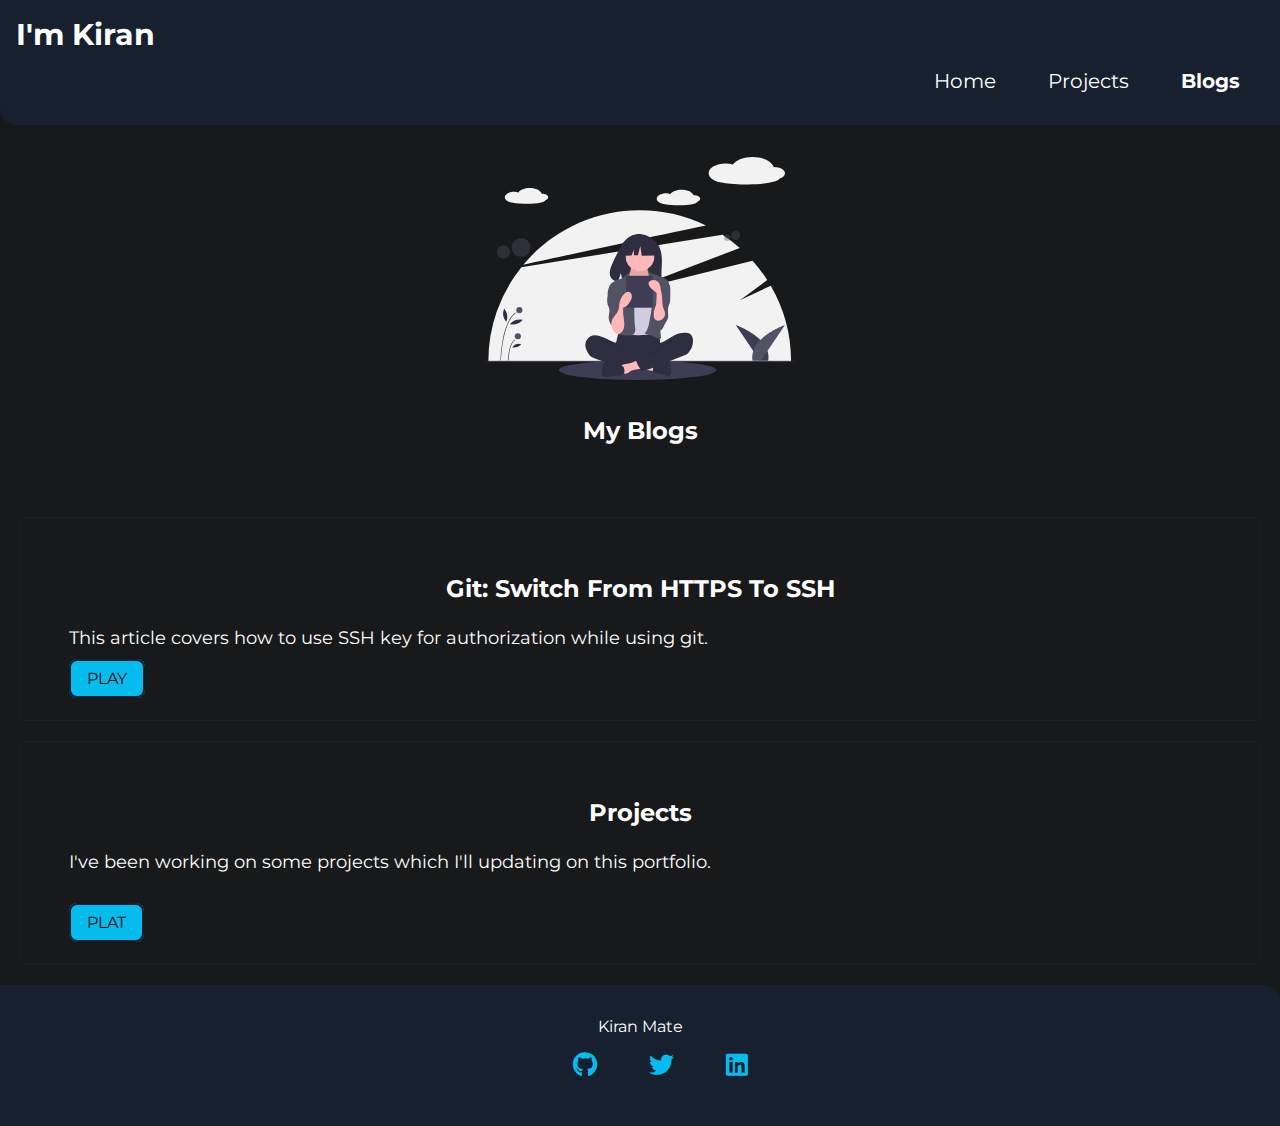
==== blogs.html @ 73afd3c8 "initial commit" ====
<!DOCTYPE html>
<html lang="en">
<head>
    <meta charset="UTF-8">
    <meta name="viewport" content="width=device-width, initial-scale=1.0">
    <title>Kiran Mate | Blogs</title>
    <link rel="stylesheet" href="./lib/styles.css">
    <link href="./fontawesome-free-5.15.1-web/css/all.css" rel="stylesheet"> <!--load all styles -->
    
</head>
<body>
    <nav class="navigation">
        <div class="nav-brand">I'm Kiran</div>
        <ul class="list-non-bullet nav-pills">
            <li class="list-item-inline ">
                <a href="/index.html" class="link ">Home</a>
            </li>

            <li class="list-item-inline ">
                <a href="/projects.html" class="link">Projects</a>
            </li>

            <li class="list-item-inline link-active">
                <a href="/blogs.html" class="link">Blogs</a>
            </li>
        </ul>
    </nav>


    <header class="hero">
        <img class="hero-image" src="./images/blogs.svg" alt="">
        <h2 class="hero-heading">
           My Blogs
        </h2>
    </header>

    

    <section class="section off-white-section">
        <div class="container ">
            <h3>Git: Switch From HTTPS To SSH</h3>
            <small></small>
            <p>This article covers how to use SSH key for authorization while using git.  </p>
            
            <a href="/blogs/git_https_to_ssh.html" class="link secondary-link">PLAY</a>
           

        </div>      
    </section>

    <section class="section off-white-section">
        <div class="container ">
            <h3>Projects</h3>
            <p>I've been working on some projects which I'll updating on this portfolio.</p>
            <p></p>
            <a href="/projects.html" class="link secondary-link">PLAT</a>
           

        </div>      
    </section>

    <footer>
        <div>Kiran Mate</div>
       
        <ul class="social-links">
            
            
            <li class="list-non-bullet list-item-inline">
                <a href="https://github.com/kr017" class="link"><i class="fab fa-github"></i> </a> 
            </li>
            
            <li class="list-non-bullet list-item-inline">
                <a href="https://twitter.com/KiranMate__" class="link"><i class="fab fa-twitter"></i></a>
            </li>
            <li class="list-non-bullet list-item-inline">
                <a href="https://www.linkedin.com/in/kiran-mate-a2a251154/" class="link"> <i class="fab fa-linkedin"></i> </a>
             </li>
        
        </ul>
    </footer>

</body>
</html>
---- lib/styles.css ----
@import url('https://fonts.googleapis.com/css2?family=Montserrat:wght@400;700&display=swap');

:root{


     --body-dark:#18191a; /* */
    --deep-dark:#20232a;  /* for off sections */
    --shaded-black:#17202e; /*nav footer */
    --lighter-shade:hsla(0,0%,100%,0.05);
    
    --black-color:#000000;
    --primary-color:#080d1de7;
    --dark-gray:#4B5563;
    --off-white:#e7cbce;
    --gray-background:#151E29;
    --gray-shade:#111827;
    --white-shade:#f8f4f4;
    --social-link-color:#06bcee;

    /* 
    #ababac;
    #e7cbce;
    #3c3c54;
    #64637a;
    #7d7d7e;
    #6c6c6c;
    #5c5c6f;
    #c1cdd7;
    #bec3cd;
    #967d8b;
     */

}


/* *{
    margin: 0 auto;;
    padding: 0;
} */


body{
    font-family: 'Montserrat', sans-serif;;  
    background-color:var(--body-dark);
    
    width: 100%;
    margin: auto;
    /* max-width: 600px; */
}

hr{
    margin: 2rem 0;
}

.container{
    padding: 0 1rem;
}

.container-center{ 
    /* check max-width */
    max-width: 600px;
    margin: auto;
    text-align: center;
}

.container h3{
    color: white;
    font-size: 24px;
}

.container p{
    color: white;
    font-size: 18px;
    padding-bottom: 2px;
}
/* links */
.link{
    text-decoration: none;
    padding: 0.5rem 1rem;
}


.primary-link{
    /* background-color: white; */
    border: 2px solid var(--social-link-color);
    color: var(--social-link-color);
    border-radius: 0.5rem;
}

.secondary-link{
    background-color: var(--social-link-color);
    color: black;
    border-radius: 0.5rem;
    border: 2px solid var(--primary-color);
}


/* list */c8dad3

.list-non-bullet{
    list-style: none;
}


.list-item-inline{
    display: inline;
    padding: 0rem 0.5rem;
}



/* navigation bar */
.navigation{
    background-color:var(--shaded-black);
    /* margin: 0px; */
    color: white;
    padding: 1rem;
    border-bottom-left-radius: 1rem;
}

.navigation .nav-brand{
    font-weight: bold;
    font-size: 30px;
}

.nav-brand:hover{
    color: var(--social-link-color);
}

.navigation .nav-pills{
    text-align: right;
}


.navigation .link{
    color: white;
    font-size: 20px;
}

.navigation .link-active{
    font-weight: bold;
}
.navigation a:hover{
    color: var(--social-link-color);
}


/* header */

.hero{
    padding: 2rem;
}

.hero .hero-image{
    max-width: 310px;
    display: block;
    margin: auto;
}

.hero .hero-heading{
    padding-top: 1rem;
    color:white; 
    /* //var(---gray); */
}

.hero .hero-heading .heading-inverted{
    color: var(--white-shade);
}

/* inside section there is h1 h2 h3 */
.section{
    padding: 2rem;

}

.section h1,h2,h3{
    text-align: center;
}

.off-white-section{
    margin: 20px;
    border: 1px solid #1d1f21;
    border-radius: 4px;
   
}



/* footer */

footer{
    background-color: var(--shaded-black);
   width: 100%;
   margin: auto;
    padding: 2rem 0rem;
    text-align: center;
    color: white;
    border-top-right-radius: 1rem;
}

footer .link{
    color: white;
}


.fab {
    font-size: large;
    font-size: 25px;
    color: var(--social-link-color);
}

.fab{
    font-weight: 400;
}

.back-link{
    color: var(--social-link-color);
    font-weight: bold;
}

.back-container{
    padding:10px 20px 0px 10px;

}


.blog-publish-time{
    display: block;
    color: white;
    text-align: center;
}

li{
    color: white;
}
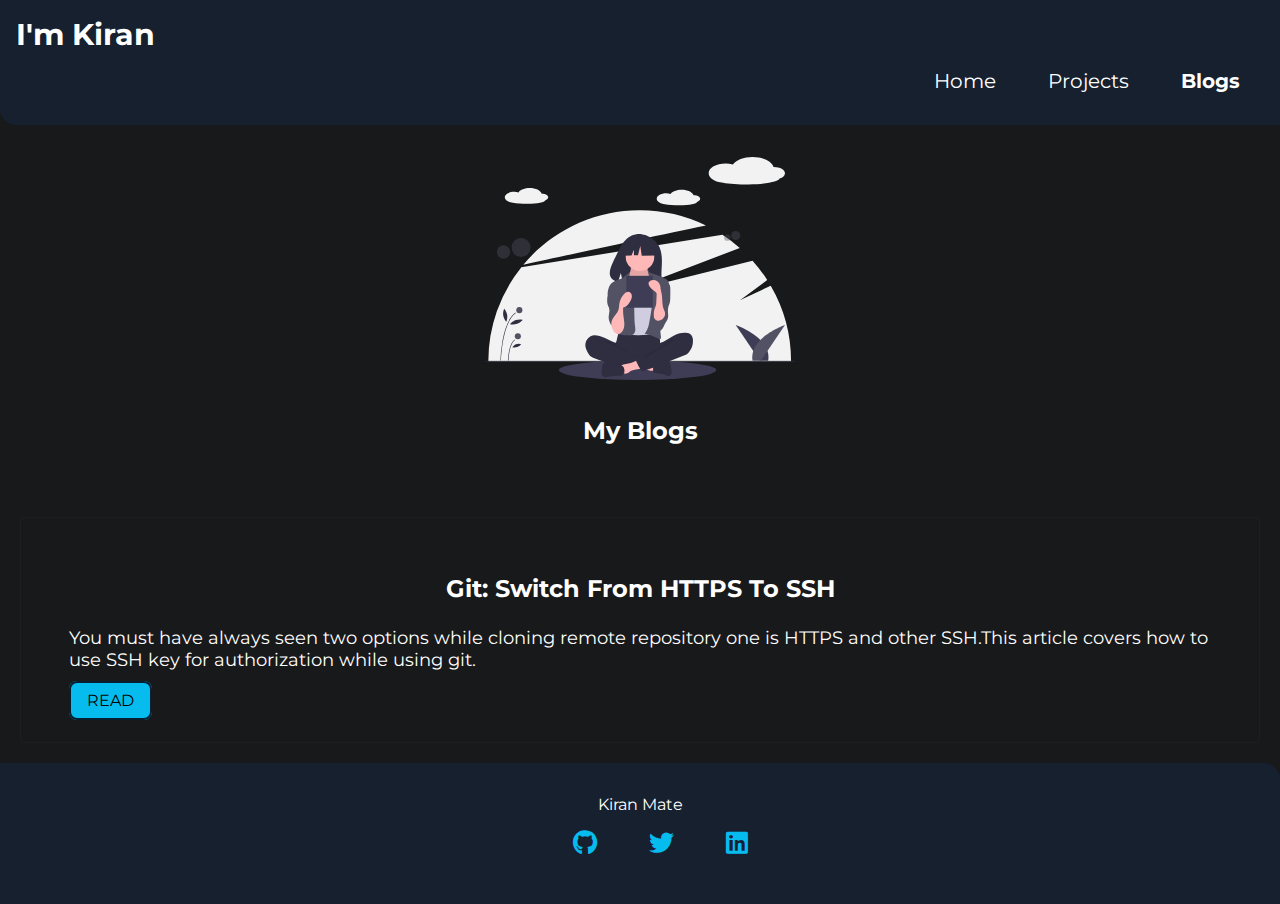
==== commit 36e8806a: "content updated" ====
--- a/blogs.html
+++ b/blogs.html
@@ -40,24 +40,16 @@
         <div class="container ">
             <h3>Git: Switch From HTTPS To SSH</h3>
             <small></small>
-            <p>This article covers how to use SSH key for authorization while using git.  </p>
+            <p>You must have always seen two options while cloning 
+                remote repository one is HTTPS and other SSH.This article covers how to use SSH key for authorization while using git.  </p>
             
-            <a href="/blogs/git_https_to_ssh.html" class="link secondary-link">PLAY</a>
+            <a href="/blogs/git_https_to_ssh.html" class="link secondary-link">READ</a>
            
 
         </div>      
     </section>
 
-    <section class="section off-white-section">
-        <div class="container ">
-            <h3>Projects</h3>
-            <p>I've been working on some projects which I'll updating on this portfolio.</p>
-            <p></p>
-            <a href="/projects.html" class="link secondary-link">PLAT</a>
-           
-
-        </div>      
-    </section>
+    
 
     <footer>
         <div>Kiran Mate</div>
--- a/lib/styles.css
+++ b/lib/styles.css
@@ -219,7 +219,7 @@
 }
 
 .back-container{
-    padding:10px 20px 0px 10px;
+    padding:10px 20px 10px 10px;
 
 }
 
@@ -232,4 +232,11 @@
 
 li{
     color: white;
-}+}
+
+.img-responsive{
+    max-width: 70%;
+    display: block;
+    margin: auto;
+}
+
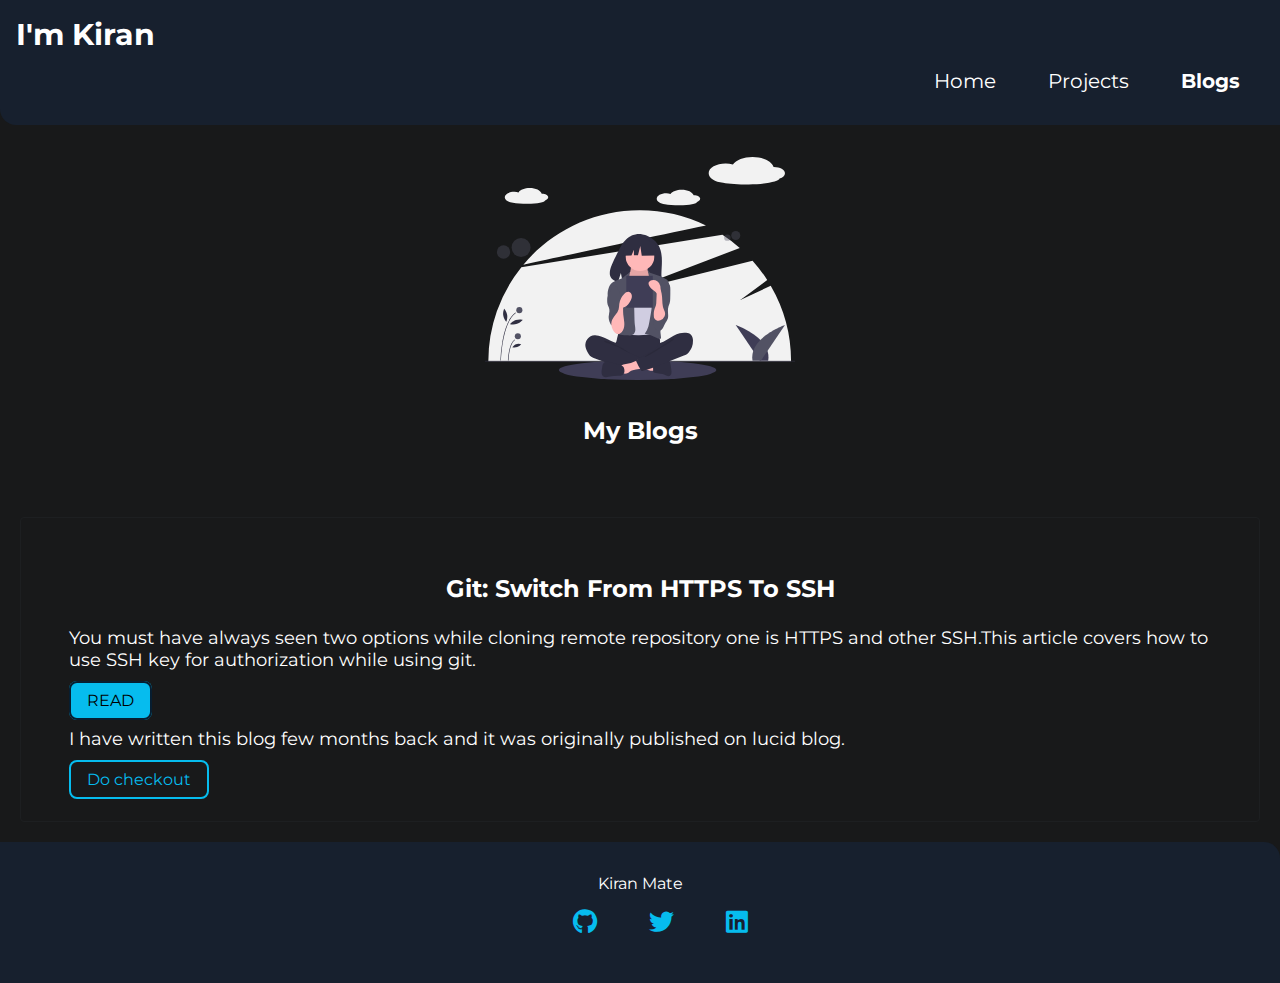
==== commit 70616a8d: "blog link added" ====
--- a/blogs.html
+++ b/blogs.html
@@ -43,9 +43,12 @@
             <p>You must have always seen two options while cloning 
                 remote repository one is HTTPS and other SSH.This article covers how to use SSH key for authorization while using git.  </p>
             
-            <a href="/blogs/git_https_to_ssh.html" class="link secondary-link">READ</a>
+            
+                <a href="/blogs/git_https_to_ssh.html" class="link secondary-link">READ</a>
            
-
+            <p>I have written this blog few months back and it was originally published on lucid blog. </p> 
+            <a href="https://lucid.blog/kiranmate/post/git-switch-from-https-to-ssh-08f"
+            class="link primary-link">Do checkout</a>
         </div>      
     </section>
 
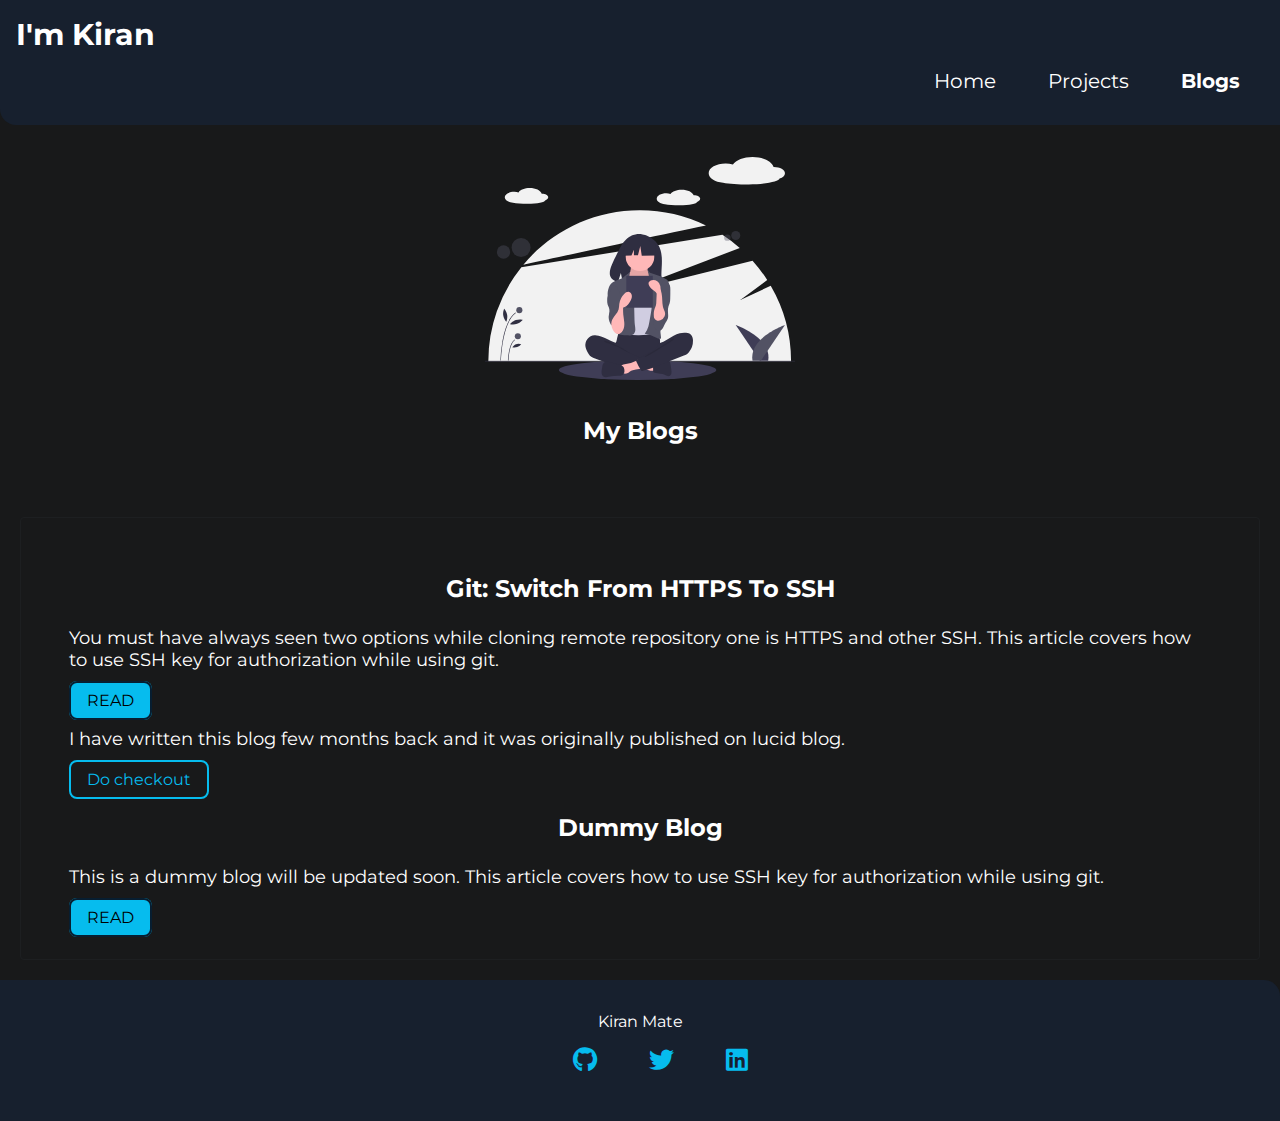
==== commit 6cf3c21c: "entry of dummy blog" ====
--- a/blogs.html
+++ b/blogs.html
@@ -41,7 +41,8 @@
             <h3>Git: Switch From HTTPS To SSH</h3>
             <small></small>
             <p>You must have always seen two options while cloning 
-                remote repository one is HTTPS and other SSH.This article covers how to use SSH key for authorization while using git.  </p>
+                remote repository one is HTTPS and other SSH. 
+                This article covers how to use SSH key for authorization while using git.  </p>
             
             
                 <a href="/blogs/git_https_to_ssh.html" class="link secondary-link">READ</a>
@@ -49,7 +50,19 @@
             <p>I have written this blog few months back and it was originally published on lucid blog. </p> 
             <a href="https://lucid.blog/kiranmate/post/git-switch-from-https-to-ssh-08f"
             class="link primary-link">Do checkout</a>
-        </div>      
+        </div>    
+        
+        <div class="container ">
+            <h3>Dummy Blog</h3>
+            <small></small>
+            <p>This is a dummy blog will be updated soon.
+                This article covers how to use SSH key for authorization while using git.  </p>
+            
+            
+                <a href="/blogs/dummy_blog.html" class="link secondary-link">READ</a>
+           
+            
+        </div> 
     </section>
 
     
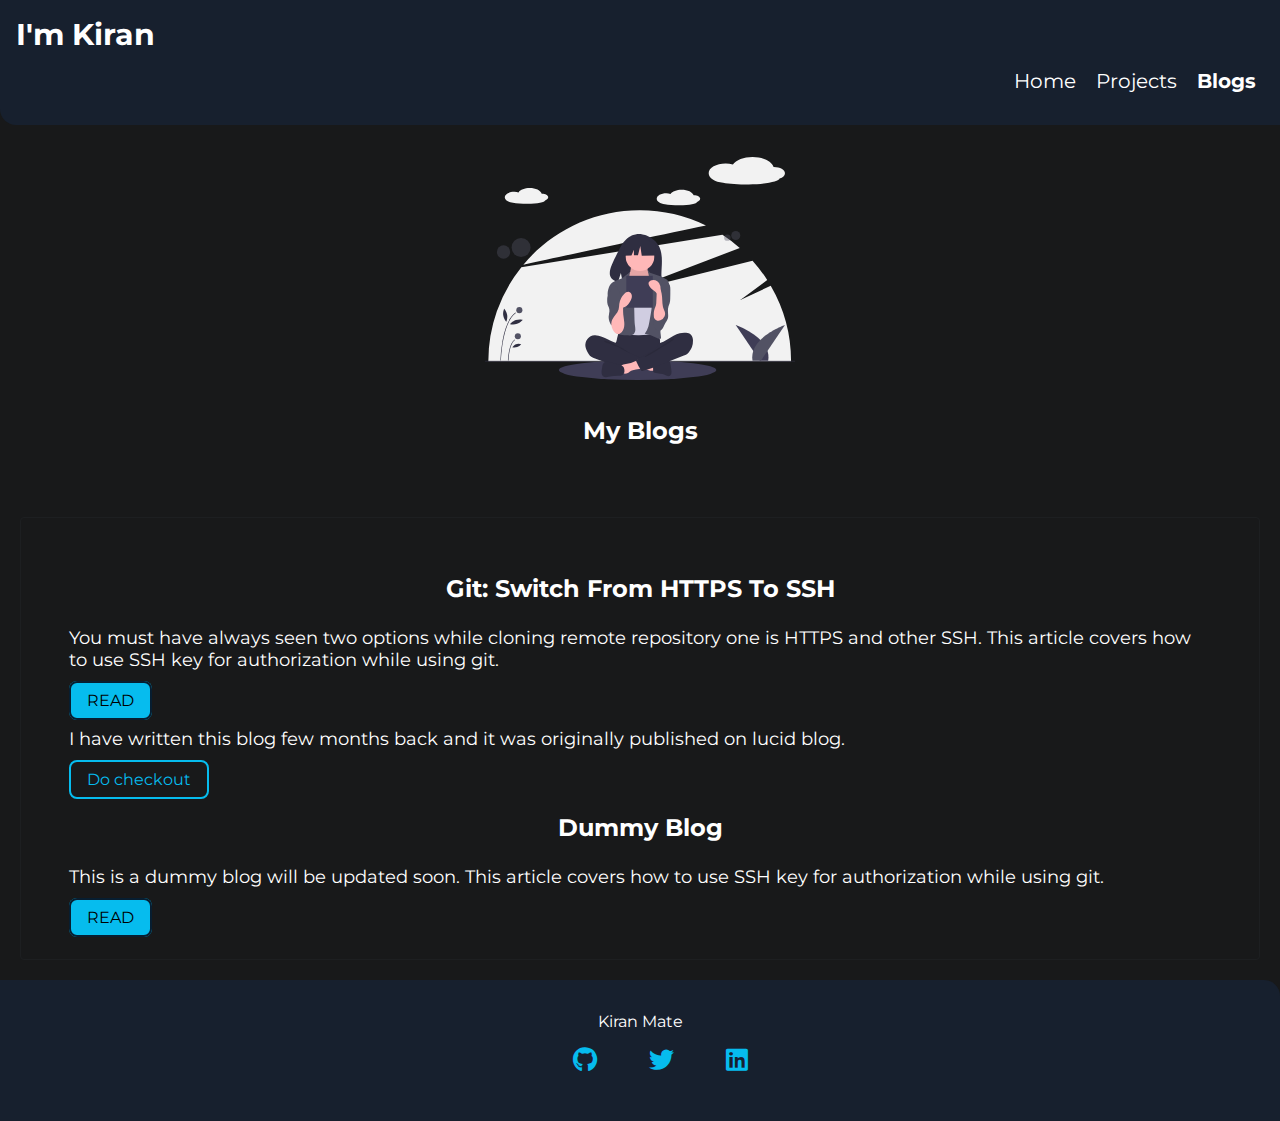
==== commit ae77b3c1: "fix for nav issue" ====
--- a/blogs.html
+++ b/blogs.html
@@ -13,15 +13,15 @@
         <div class="nav-brand">I'm Kiran</div>
         <ul class="list-non-bullet nav-pills">
             <li class="list-item-inline ">
-                <a href="/index.html" class="link ">Home</a>
+                <a href="/index.html" class="link nav-link">Home</a>
             </li>
 
             <li class="list-item-inline ">
-                <a href="/projects.html" class="link">Projects</a>
+                <a href="/projects.html" class="link nav-link">Projects</a>
             </li>
 
             <li class="list-item-inline link-active">
-                <a href="/blogs.html" class="link">Blogs</a>
+                <a href="/blogs.html" class="link nav-link">Blogs</a>
             </li>
         </ul>
     </nav>
--- a/lib/styles.css
+++ b/lib/styles.css
@@ -40,7 +40,7 @@
 
 
 body{
-    font-family: 'Montserrat', sans-serif;;  
+    font-family: 'Montserrat', sans-serif;
     background-color:var(--body-dark);
     
     width: 100%;
@@ -95,10 +95,11 @@
 }
 
 
-/* list */c8dad3
+/* listc8dad3 */
 
 .list-non-bullet{
     list-style: none;
+    padding:0px;
 }
 
 
@@ -116,6 +117,10 @@
     color: white;
     padding: 1rem;
     border-bottom-left-radius: 1rem;
+}
+
+.nav-link{
+    padding: 0px;
 }
 
 .navigation .nav-brand{
